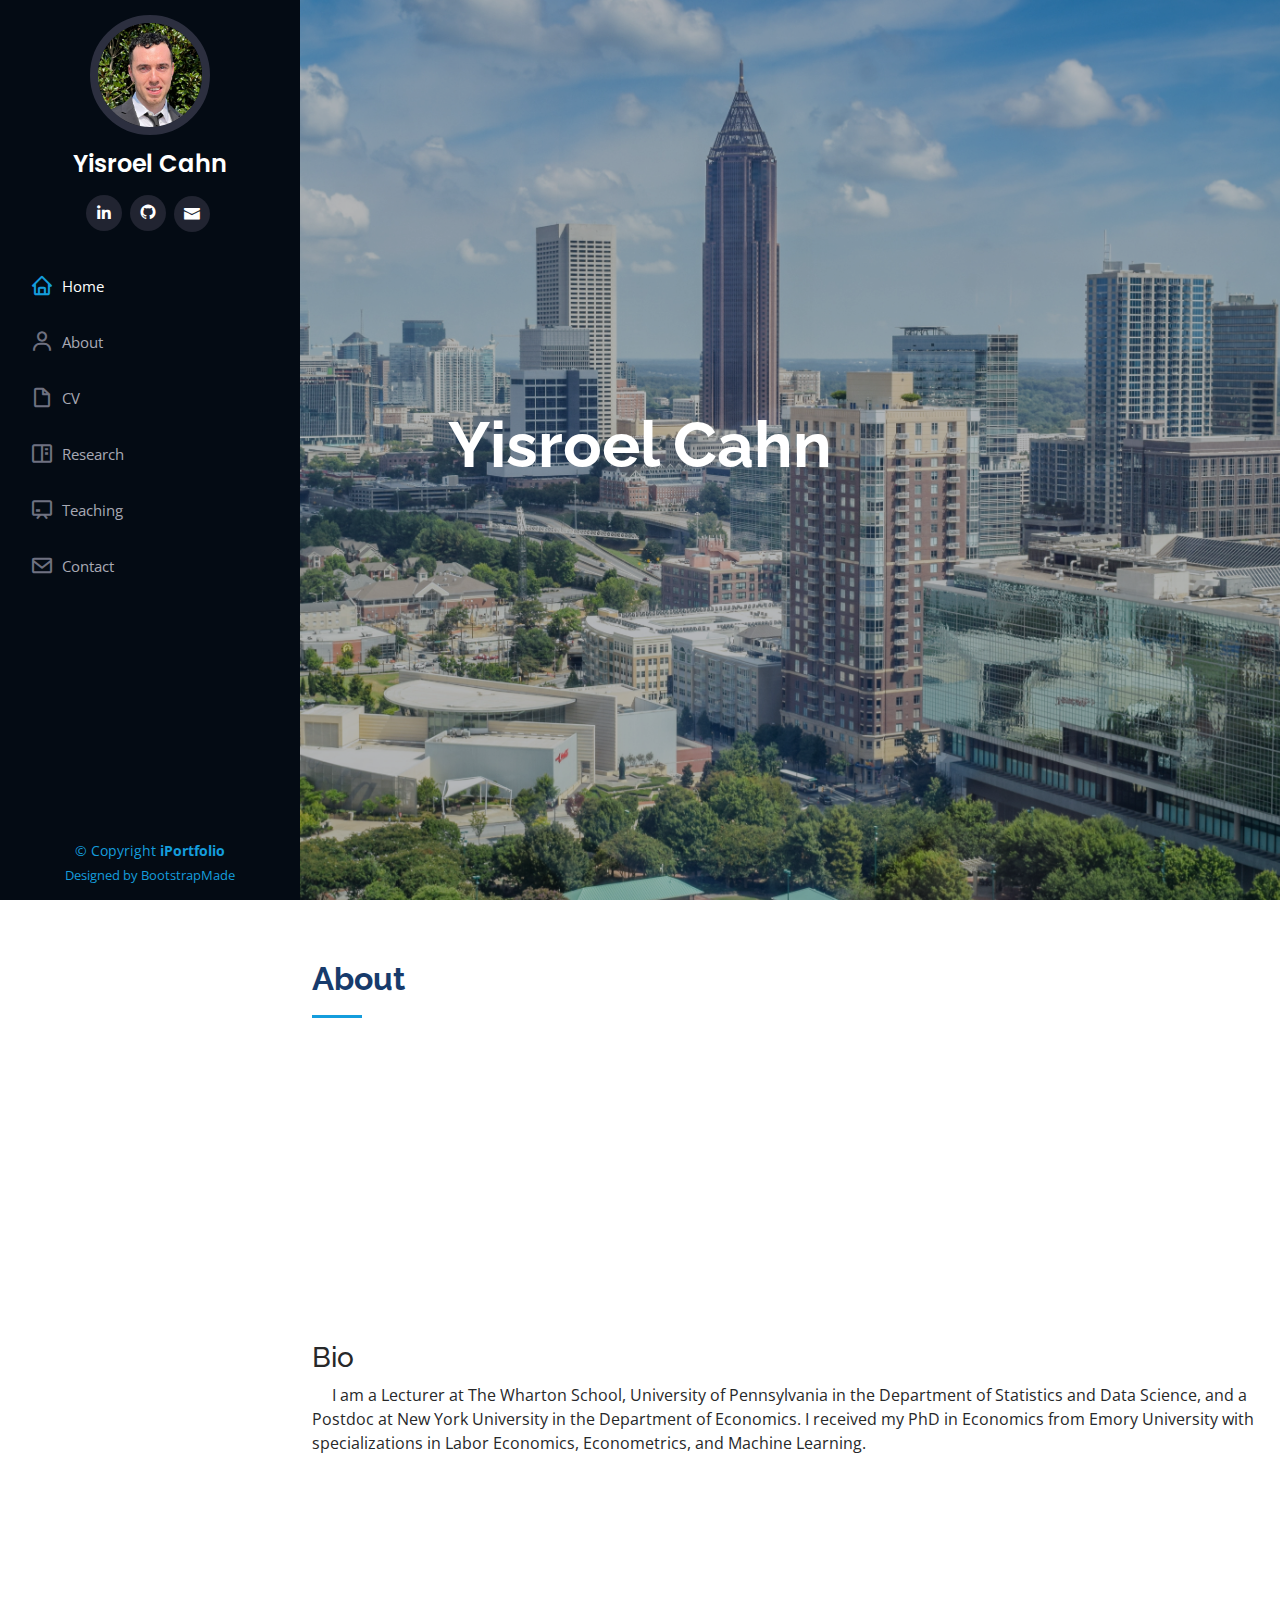
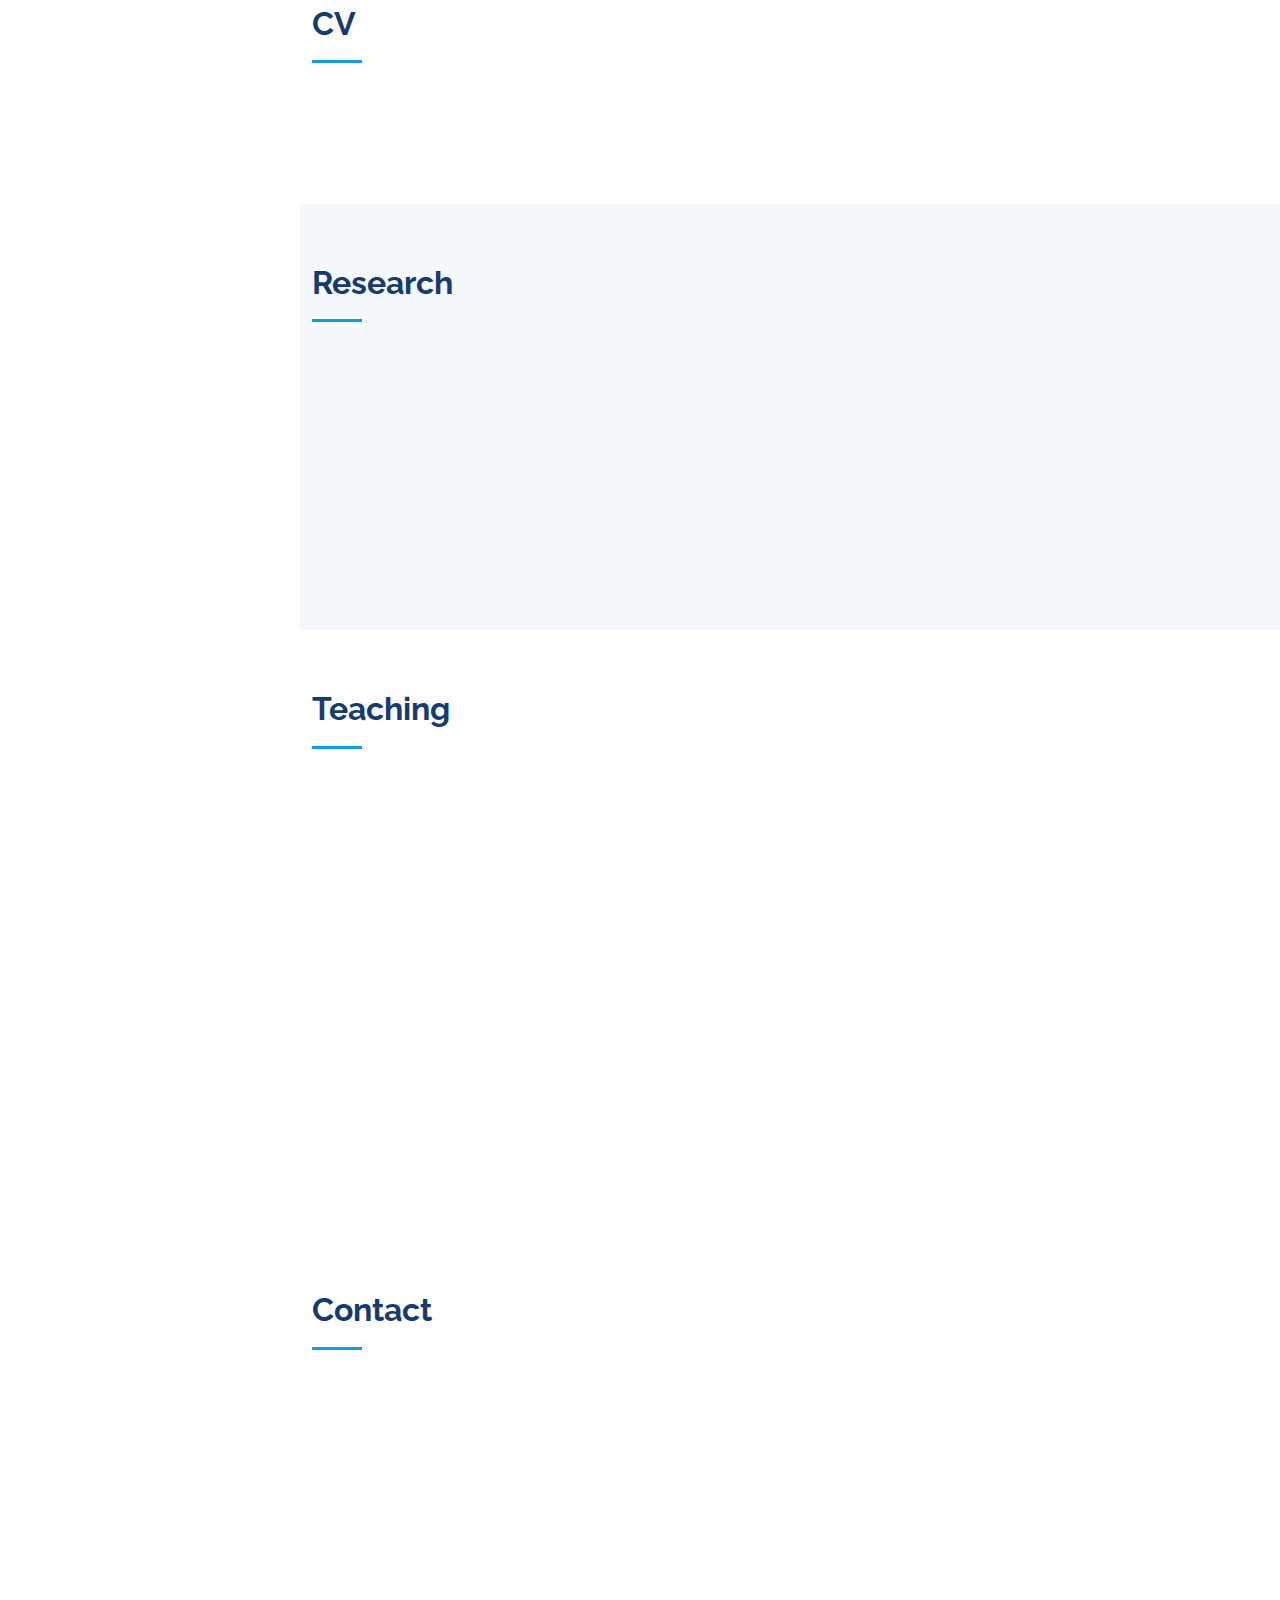
==== index.html @ 7e1e056b "Update index.html" ====
<!DOCTYPE html>
<html lang="en">
  

<head>
  <meta charset="utf-8">
  <meta content="width=device-width, initial-scale=1.0" name="viewport">

  <title>Yisroel Cahn</title>
  <meta content="" name="description">
  <meta content="" name="keywords">

  <!-- Favicons -->
  <link href="assets/img/favicon.ico" rel="icon">
  <link href="assets/img/apple-touch-icon.png" rel="apple-touch-icon">

  <!-- Google Fonts -->
  <link href="https://fonts.googleapis.com/css?family=Open+Sans:300,300i,400,400i,600,600i,700,700i|Raleway:300,300i,400,400i,500,500i,600,600i,700,700i|Poppins:300,300i,400,400i,500,500i,600,600i,700,700i" rel="stylesheet">

  <!-- Vendor CSS Files -->
  <link href="assets/vendor/bootstrap/css/bootstrap.min.css" rel="stylesheet">
  <link href="assets/vendor/icofont/icofont.min.css" rel="stylesheet">
  <link href="assets/vendor/boxicons/css/boxicons.min.css" rel="stylesheet">
  <link href="assets/vendor/venobox/venobox.css" rel="stylesheet">
  <link href="assets/vendor/owl.carousel/assets/owl.carousel.min.css" rel="stylesheet">
  <link href="assets/vendor/aos/aos.css" rel="stylesheet">

  <!-- Template Main CSS File -->
  <link href="assets/css/style.css" rel="stylesheet">

  <!-- =======================================================
  * Template Name: iPortfolio - v2.0.3
  * Template URL: https://bootstrapmade.com/iportfolio-bootstrap-portfolio-websites-template/
  * Author: BootstrapMade.com
  * License: https://bootstrapmade.com/license/
  ======================================================== -->
</head>

  <!-- Default Statcounter code for Personal Website
https://izzy-cahn.github.io/website/ -->
<script type="text/javascript">
var sc_project=12603428; 
var sc_invisible=1; 
var sc_security="aa4c566b"; 
</script>
<script type="text/javascript"
src="https://www.statcounter.com/counter/counter.js" async></script>
<noscript><div class="statcounter"><a title="Web Analytics Made Easy -
StatCounter" href="https://statcounter.com/" target="_blank"><img
class="statcounter" src="https://c.statcounter.com/12603428/0/aa4c566b/1/"
alt="Web Analytics Made Easy - StatCounter"
referrerPolicy="no-referrer-when-downgrade"></a></div></noscript>
<!-- End of Statcounter Code -->
  
  
  
    
<body>

  <!-- ======= Mobile nav toggle button ======= -->
  <button type="button" class="mobile-nav-toggle d-xl-none"><i class="icofont-navigation-menu icofont-2x" style="color:#DDDDDD;"></i></button>

  <!-- ======= Header ======= -->
  <header id="header">
    <div class="d-flex flex-column">

      <div class="profile">
        <img src="assets/img/profile.jpeg" alt="" class="img-fluid rounded-circle">
        <h1 class="text-light"><a href="index.html">Yisroel Cahn</a></h1>
        <div class="social-links mt-3 text-center">
          <a href="https://www.linkedin.com/in/yisroel-cahn-209459b1" class="linkedin"><i class="bx bxl-linkedin"></i></a>
          <a href="https://github.com/Izzy-Cahn" class="github"><i class="bx bxl-github"></i></a>
          <a href="mailto:yisroel.cahn@nyu.edu"><i class="icofont-envelope"></i></a>
        </div>
      </div>

      <nav class="nav-menu">
        <ul>
          <li class="active"><a href="index.html"><i class="bx bx-home"></i> <span>Home</span></a></li>
          <li><a href="#about"><i class="bx bx-user"></i> <span>About</span></a></li>
          <li><a href="#resume"><i class="bx bx-file-blank"></i> <span> CV</span></a></li>
          <li><a href="#research"><i class="bx bx-book-content"></i> Research</a></li>
          <li><a href="#teaching"><i class="bx bx-chalkboard"></i> Teaching</a></li>
          <li><a href="#contact"><i class="bx bx-envelope"></i> Contact</a></li>

        </ul>
      </nav><!-- .nav-menu -->
      
      
      <!-- <button type="button" class="mobile-nav-toggle d-xl-none"><i class="icofont-navigation-menu"></i></button>  -->
      <button type="button" class="mobile-nav-toggle d-xl-none"><i class="icofont-navigation-menu icofont-2x" style="color:#DDDDDD;"></i></button>
      
      
    </div>
  </header><!-- End Header -->

  <!-- ======= Hero Section ======= -->
  <section id="hero" class="d-flex flex-column justify-content-center align-items-center">
    <div class="hero-container" data-aos="fade-in">
      <h1>Yisroel Cahn</h1>
      <!--  <p><span class="typed" data-typed-items="Labor Economist, Econometrician, Data Scientist"></span></p> -->
    </div>
  </section><!-- End Hero -->

  <main id="main">

    <!-- ======= About Section ======= -->
    <section id="about" class="about">
      <div class="container">

        <div class="section-title">
          <h2>About</h2>
          <div class="row">
          <div class="col-lg-4" data-aos="fade-right">
            <img src="assets/img/profile.jpeg" class="img-fluid" alt="">
          </div>
          
      </div>
          <h3>Bio</h3> 
          <p> &emsp; I am a Lecturer at The Wharton School, University of Pennsylvania in the Department of Statistics and Data Science, and a Postdoc at New York University in the Department of Economics. I received my PhD in Economics from Emory University with specializations in Labor Economics, Econometrics, and Machine Learning.</p>
           
            
    </section><!-- End About Section -->

    <!-- ======= Resume Section ======= -->
    <section id="resume" class="resume">
      <div class="container">

        <div class="section-title">
          <h2>CV</h2>
          <div class="col-lg-4 col-md-4 icon-box" data-aos="fade-up" data-aos-delay="200">
          <form>
               PDF: <input type="button" value="Curriculum Vitae" onclick="window.location.href='https://izzy-cahn.github.io/website/documents/Cahn_CV.pdf'" class="btn btn-primary btn-sm"> 
           </form>
          </div> 
        </div>
        
        
        
        
        

  <!-- =======================================================        
        
        <div class="row">
          <div class="col-lg-6" data-aos="fade-up">
            <h3 class="resume-title">Contact</h3>
            <div class="resume-item pb-0">
              <h4>Yisroel Cahn</h4>
              <ul>
                <li>19 West 4th Street, New York, NY 10012</li>
                <li>(443) 204-6202</li>
                <li>yisroel.cahn@nyu.edu</li>
              </ul>
            </div>
            
            <h3 class="resume-title">Work History</h3>
            <div class="resume-item">
              <h4>Postdoctoral Lecturer</h4>
              <h5>Summer 2022 - Present </h5>
              <p><em>New York University, New York, NY</em></p>
            </div>

            <h3 class="resume-title">Education</h3>
            <div class="resume-item">
              <h4>Ph.D Economics</h4>
              <h5>Fall 2017 - Spring 2022 </h5>
              <p><em>Emory University, Atlanta, GA</em></p>
            </div>
            <div class="resume-item">
              <h4>MA Economics</h4>
              <h5>Fall 2017 - Fall 2020</h5>
              <p><em>Emory University, Atlanta, GA</em></p>
            </div>
            <div class="resume-item">
              <h4>BS Mathematics, BA Economics, &amp; Statistics Minor</h4>
              <h5>Fall 2013 - Fall 2016</h5>
              <p><em>University of Maryland, Baltimore County, Catonsville, MD</em></p>
            </div>
            <h3 class="resume-title">Research Interests</h3>
            <div class="resume-item">
              <ul>
                <li>Labor Economics </li>
                <li>Econometrics </li>
                <li>Machine Learning </li>
              </ul>
            </div>
          <h3 class="resume-title">Research</h3>
              <div class="resume-item">
              <h4>Job Market Paper</h4>
              <ul>
                <li>"Estimating Jointly Determined Outcomes:  How Minimum Wage affects Wages and Hours Worked"</li>
              </ul>
              </div>
              <div class="resume-item">
              <h4>Work in Progress</h4>
              <ul>
                <li>“On Measures of Inequality and Distribution of Outcomes”(with Esfandiar Maasoumi)</li>
                <p> <b> Revise &amp; Resubmit: Journal of Economic Literature </b> </p>
                <li>"Who Needs Help: Off-the-shelf Machine Learning Methods to Predict Income Mobility" (with Esfandiar
Maasoumi)</li>
                <li>"Prediction Error Decomposition with Structural Models"</li>
              </ul>
            </div>
            
            <h3 class="resume-title">Skills</h3>
            <div class="resume-item">
              <h4>Programming Languages and Frameworks</h4>
              <ul>
                <li>C++, Python, Julia, R, Stata/Mata, Matlab, SQL, Maple, LaTeX, Git/Github </li>
              </ul>
            </div>
            
            
 
          </div>
          
          
          
          <div class="col-lg-6" data-aos="fade-up" data-aos-delay="100">
            
              <h3 class="resume-title">Conferences</h3>
            
              <div class="resume-item">
              <h4>Presented</h4>
              <ul>
                <li>"Estimating Jointly Determined Outcomes: How Minimum Wage affects Wages and Hours Worked"</li>
                <ul>
                <li>Society of Labor Economists annual conference</li>
              </ul>
                <h5>May 2021</h5>
                <ul>
                <li>Summer School on Socioeconomic Inequality poster session</li>
              </ul>
                <h5>June 2021</h5>
              
                <ul>
                <li>Asian Meeting of the Econometric Society,</li>
              </ul>
                <h5>June 2022</h5>
              </ul>
              </ul>
              </div> 
            

            
            
            <h3 class="resume-title">Academic Experience</h3>
            <div class="resume-item">
              <h4>Emory University</h4>
              <ul>
                <li><em>Research Assistant</em>
                <ul>
                <li>Caroline Fohlin  </li>
                  <h5>Fall 2018</h5>
                <li>Evan Saltzman</li>
                  <h5>Spring 2020</h5>
                </ul>
                </li>
                <li><em>Teaching Assistant</em>
                <ul>
                <li>Econ 101: Principles of Microeconomics </li>
                  <h5>Fall 2019</h5>
                <li>Econ 220: Probability and Statistics for Economists </li>
                  <h5>Spring 2019</h5>
                <li>Econ 320: Econometrics </li>
                  <h5>Spring 2021</h5>
                </ul>
                </li>
                <li><em>Lecturer</em>
                <ul>
                <li>Econ 101: Principles of Microeconomics </li>
                  <h5>Summer 2020</h5>
                <li>Econ 101: Principles of Microeconomics </li>
                  <h5>Fall 2020</h5>
                <li>Econ 101: Principles of Microeconomics</li>
                  <h5>Fall 2021</h5>
                </ul>
                
                </div>
                <div class="resume-item">  
                <h4>New York University</h4>
                <li><em>Lecturer</em>
                <ul>
                <li>Econ UA2: Introduction to Microeconomics </li>
                  <h5>Summer 2022</h5>
                </ul>
                </li>
               </ul>
              
              </div>
              
              <h3 class="resume-title">Awards and Honors</h3>
            <div class="resume-item">
              <h4>Honors College Scholar</h4>
              <ul>
                <li>University of Maryland, Baltimore County </li>
              </ul>
              <h4>Laney Graduate School Full Scholarship</h4>
              <ul>
                <li>Emory University </li>
              </ul>
            </div>
            
======================================================== --> 
             


          </div>
        </div>

      </div>
    </section><!-- End Resume Section -->

    <!-- ======= Research Section ======= -->
    <section id="research" class="research section-bg">
      <div class="container">

        <div class="section-title">
          <h2>Research</h2>
        </div>
        
        
          
        

        <div class="row" data-aos="fade-up">
          <form>
               <input type="button" value="Reseach Statement" onclick="window.location.href='https://izzy-cahn.github.io/website/documents/Research_Statement.pdf'" class="btn btn-primary btn-sm"> 
          </form>
        </div>
          <div class="row" data-aos="fade-up">
          <div class="col-lg-12 d-flex justify-content-left">
            <ul id="research-flters">
              <li data-filter="*" class="filter-active">"Estimating Jointly Determined Outcomes:  How Minimum Wage affects Wages and Hours Worked" (Job Market Paper)</li>
              <div class="w2-show-inline-block">
                <div class="w2-bar">
                  <button class="btn btn-secondary btn-sm" onclick="window.location.href='https://izzy-cahn.github.io/website/documents/The_Minimum_Wage_Puzzle.pdf'">PDF</button>
                </div>
                
                <!-- <div class="w2-bar">
                  <button class="btn btn-primary btn-sm" onclick="window.location.href='http://www.wherever.com'">PDF</button>
                  <button class="btn btn-secondary btn-sm" onclick="window.location.href='http://www.wherever.com'">Code</button>
                </div> -->
                </div>
              <!-- <br>
              <iframe width="560" height="315" src="https://www.youtube.com/embed/3cYBfuphkuE" title="YouTube video player" frameborder="0" allow="accelerometer; autoplay; clipboard-write; encrypted-media; gyroscope; picture-in-picture" allowfullscreen></iframe> -->
              <li data-filter=".filter-card">"On Measures of Inequality and Distribution of Outcomes” (with Esfandiar Maasoumi)</li>
                <b> Revise &amp; Resubmit: Journal of Economic Literature </b>
              <li data-filter=".filter-app">"Who Needs Help: Off-the-shelf Machine Learning Methods to Predict Income Mobility" (with Esfandiar
Maasoumi)</li>
              <li data-filter=".filter-card">"Prediction Error Decomposition with Structural Models"</li>
            </ul>
          </div>
        </div>

        <div class="row research-container" data-aos="fade-up" data-aos-delay="100">

        </div>

      </div>
    </section><!-- End Research Section -->

    <!-- ======= Teaching Section ======= -->
    <section id="teaching" class="teaching">
      <div class="container">

        <div class="section-title">
          <h2>Teaching</h2>
        </div>

        <div class="row">  
          
          
         
          
          <div class="col-lg-4 col-md-4 icon-box" data-aos="fade-up" data-aos-delay="100">
            <div class="icon"><i class="icofont-chart-bar-graph icofont-2x"></i></div>
            <h4 class="title"><a href="">Course Evaluations</a></h4>
            <form>
                  <input type="button" value="Summer 2020" onclick="window.location.href='https://izzy-cahn.github.io/website/documents/ECON-101-1PrinciplesOfMicroeconomics-Summer2020_YisroelCahn.pdf'" class="btn btn-primary btn-sm"> (8.02/9)
              </form>
            <form>
                  <input type="button" value="Fall 2020" onclick="window.location.href='https://izzy-cahn.github.io/website/documents/ECON-101-5PrinciplesOfMicroeconomics-Fall2020_YisroelCahn.pdf'" class="btn btn-secondary btn-sm"> (8.03/9)
              </form>
            <form>
                  <input type="button" value="Fall 2021 " onclick="window.location.href='https://izzy-cahn.github.io/website/documents/ECON-101-5PrinciplesOfMicroeconomics-Fall2021_YisroelCahn.pdf'" class="btn btn-light  btn-sm"> (7.91/9)
              </form>
            <form>
                  <input type="button" value="Summer 2022 " onclick="window.location.href='https://m.albert.nyu.edu/app/student/nyuCrseEval/crseEval/1226/2320/CAS/10'" class="btn btn-primary  btn-sm"> (4.8/5)
              </form>
            <p> </p>
          </div>
          
          <div class="col-lg-4 col-md-4 icon-box" data-aos="fade-up" data-aos-delay="100">
            <div class="icon"><i class="icofont-teacher icofont-2x"></i></div>
            <h4 class="title"><a href="">Teaching Statement</a></h4>
            <form>
                  <input type="button" value="Teaching Statement" onclick="window.location.href='https://izzy-cahn.github.io/website/documents/Teaching_Statement.pdf'" class="btn btn-primary btn-sm"> 
              </form>
          </div>
          
          
          <div class="col-lg-4 col-md-4 icon-box" data-aos="fade-up" data-aos-delay="200">
            <div class="icon"><i class="icofont-clip-board icofont-2x"></i></div>
            <h4 class="title"><a href="">Syllabus</a></h4>
            <form>
                  <input type="button" value="Intro. to Microeconomics" onclick="window.location.href='https://izzy-cahn.github.io/website/documents/ECON_UA2_Syllabus_Fall_2022.pdf'" class="btn btn-primary btn-sm"> 
             </form>
          </div>
          <div class="col-lg-4 col-md-4 icon-box" data-aos="fade-up" data-aos-delay="200">
            <div class="icon"><i class="icofont-mathematical icofont-2x"></i></div>
            <h4 class="title"><a href="">Project</a></h4>
             <form>
                  <input type="button" value="Project" onclick="window.location.href='https://izzy-cahn.github.io/website/documents/Econ_101___Project.pdf'" class="btn btn-primary btn-sm"> 
            </form>
          </div>
        
          
          <div class="col-lg-4 col-md-4 icon-box" data-aos="fade-up" data-aos-delay="100">
            <div class="icon"><i class="icofont-presentation icofont-2x"></i></div>
            <h4 class="title"><a href="">Lecture Slides</a></h4>
            <form>
                  <input type="button" value="Consumer Suplus" onclick="window.location.href='https://izzy-cahn.github.io/website/documents/Consumer_Surplus.pdf'" class="btn btn-primary btn-sm"> 
              </form>
            <form>
                  <input type="button" value="Production and Costs" onclick="window.location.href='https://izzy-cahn.github.io/website/documents/Production_and_Cost.pdf'" class="btn btn-secondary btn-sm"> 
              </form>
            <form>
                  <input type="button" value="Antitrust Case Study" onclick="window.location.href='https://izzy-cahn.github.io/website/documents/Coke_and_Dr_Pepper.pdf'" class="btn btn-light btn-sm"> 
              </form>
          </div>
        
        
        <div class="col-lg-4 col-md-4 icon-box" data-aos="fade-up" data-aos-delay="100">
            <div class="icon"><i class="icofont-law-scales icofont-2x"></i></div>
            <h4 class="title"><a href="">Diversity Statement</a></h4>
            <form>
                  <input type="button" value="Diversity Statement" onclick="window.location.href='https://izzy-cahn.github.io/website/documents/Diversity_Statement.pdf'" class="btn btn-primary btn-sm"> 
              </form>
          </div>
          
      </div>
      </div>
    </section><!-- End Teaching Section -->
      
      
      
      
      
      

      
      
      
      
      
      
      

    <!-- ======= Contact Section ======= -->
    <section id="contact" class="contact">
      <div class="container">

        <div class="section-title">
          <h2>Contact</h2>
        </div>

        <div class="row" data-aos="fade-in">

          <div class="col-lg-12 d-flex align-items-stretch">
            <div class="info">
              <div class="address">
                <a href="https://www.google.com/maps/place/Rich+Building,+Emory+University/@33.7896129,-84.3233089,15z/data=!4m2!3m1!1s0x0:0x1b2c09cb898b0bb1?sa=X&ved=2ahUKEwjRy6ao8qnyAhWPKVkFHZFlDGsQ_BIwDnoECEMQBQ"><i class="icofont-google-map"></i>
                <h4>Location:</h4>
                <p>19 West 4th Street, New York, NY 10012</p>
              </div>

              <div class="email">
                <a href="mailto:yisroel.cahn@nyu.edu"><i class="icofont-envelope"></i>
                <h4>Email:</h4>
                <p>yisroel.cahn@nyu.edu</p>
              </div>

              <div class="phone">
                <a href="tel:443-204-6202"><i class="icofont-phone"></i>
                <h4>Call:</h4>
                <p>(443) 204-6202</p>
              </div>

        </div>

      </div>
    </section><!-- End Contact Section -->

  </main><!-- End #main -->

  <!-- ======= Footer ======= -->
  <footer id="footer">
    <div class="container">
      <div class="copyright">
        &copy; Copyright <strong><span>iPortfolio</span></strong>
      </div>
      <div class="credits">
        <!-- All the links in the footer should remain intact. -->
        <!-- You can delete the links only if you purchased the pro version. -->
        <!-- Licensing information: https://bootstrapmade.com/license/ -->
        <!-- Purchase the pro version with working PHP/AJAX contact form: https://bootstrapmade.com/iportfolio-bootstrap-portfolio-websites-template/ -->
        Designed by <a href="https://bootstrapmade.com/">BootstrapMade</a>
      </div>
    </div>
  </footer><!-- End  Footer -->

  <a href="#" class="back-to-top"><i class="icofont-simple-up"></i></a>

  <!-- Vendor JS Files -->
  <script src="assets/vendor/jquery/jquery.min.js"></script>
  <script src="assets/vendor/bootstrap/js/bootstrap.bundle.min.js"></script>
  <script src="assets/vendor/jquery.easing/jquery.easing.min.js"></script>
  <script src="assets/vendor/php-email-form/validate.js"></script>
  <script src="assets/vendor/waypoints/jquery.waypoints.min.js"></script>
  <script src="assets/vendor/counterup/counterup.min.js"></script>
  <script src="assets/vendor/isotope-layout/isotope.pkgd.min.js"></script>
  <script src="assets/vendor/venobox/venobox.min.js"></script>
  <script src="assets/vendor/owl.carousel/owl.carousel.min.js"></script>
  <script src="assets/vendor/typed.js/typed.min.js"></script>
  <script src="assets/vendor/aos/aos.js"></script>

  <!-- Template Main JS File -->
  <script src="assets/js/main.js"></script>

</body>

</html>
---- assets/vendor/venobox/venobox.css ----
/* ------ venobox.css --------*/
.vbox-overlay *, .vbox-overlay *:before, .vbox-overlay *:after{
    -webkit-backface-visibility: hidden;
    -webkit-box-sizing:border-box;
    -moz-box-sizing:border-box;
    box-sizing:border-box;
}
.vbox-overlay * { 
    -webkit-backface-visibility: visible;
    backface-visibility: visible;
}
.vbox-overlay{
    display: -webkit-flex;
    display: flex;
    -webkit-flex-direction: column;
    flex-direction: column;
    -webkit-justify-content: center;
    justify-content: center;
    -webkit-align-items: center;
    align-items: center;
    position: fixed;
    left: 0;
    top: 0;
    bottom: 0;
    right: 0;
    z-index: 999999;
}

/* ----- navigation ----- */
.vbox-title{
    width: 100%;
    height: 40px;
    float: left;
    text-align: center;
    line-height: 28px;
    font-size: 12px;
    padding: 6px 50px;
    overflow: hidden;
    position: fixed;
    display: none;
    left: 0;
    z-index: 89;
}
.vbox-close{
    cursor: pointer;
    position: fixed;
    top: -1px;
    right: 0;
    width: 50px;
    height: 40px;
    padding: 6px;
    display: block;
    background-position:10px center;
    overflow: hidden;
    font-size: 24px;
    line-height: 1;
    text-align: center;
    z-index: 99;
}
.vbox-left{
    cursor: pointer;
    position: fixed;
    left: 0;
    height: 40px;
    overflow: hidden;
    line-height: 28px;
    font-size: 12px;
    z-index: 99;
    display: flex;
    align-items:center;
}
.vbox-num{
    display: inline-block;
    margin: 6px 0 6px 15px;
}
/* ----- Social share ----- */
.vbox-share{
    line-height: 28px;
    font-size: 12px;
    overflow: hidden;
    position: fixed;
    left: 0;
    z-index: 98;
    display: flex;
    align-items:center;
    justify-content: center;
    width: 100%;
    text-align: center;
}
.vbox-share svg{
    max-height: 28px;
    width: 28px;
    z-index: 10;
    margin-left: 12px;
    margin-top: 6px;
    margin-bottom: 6px;
    vertical-align: middle;
}


/* ----- navigation ARROWS ----- */
.vbox-next, .vbox-prev{
    position: fixed;
    top: 50%;
    margin-top: -15px;
    overflow: hidden;
    cursor: pointer;
    display: block;
    width: 45px;
    height: 45px;
    z-index: 99;
}
.vbox-next span, .vbox-prev span{
    position: relative;
    width: 20px;
    height: 20px;
    border: 2px solid transparent;
    border-top-color: #B6B6B6;
    border-right-color: #B6B6B6;
    text-indent: -100px;
    position: absolute;
    top: 8px;
    display: block;
}
.vbox-prev{
    left: 15px;
}
.vbox-next{
    right: 15px;
}
.vbox-prev span{
    left: 10px;
    -ms-transform: rotate(-135deg);
    -webkit-transform: rotate(-135deg);
    transform: rotate(-135deg);
}
.vbox-next span{
    -ms-transform: rotate(45deg);
    -webkit-transform: rotate(45deg);
    transform: rotate(45deg);
    right: 10px;
}
/* ------- inline window ------ */
.vbox-inline{
    width: 420px;
    height: 315px;
    height: 70vh;
    padding: 10px;
    background: #fff;
    margin: 0 auto;
    overflow: auto;
    text-align: left;
}
/* ------- Video & iFrames window ------ */
.venoframe{
    max-width: 100%;
    width: 100%;
    border: none;
    width: 100%;
    height: 260px;
    height: 70vh;
}
.venoframe.vbvid{
    height: 260px;
}
@media (min-width: 768px) {
    .venoframe, .vbox-inline{
        width: 90%;
        height: 360px;
        height: 70vh;
    }
    .venoframe.vbvid{
        width: 640px;
        height: 360px;
    }
}
@media (min-width: 992px) {
    .venoframe, .vbox-inline{
        max-width: 1200px;
        width: 80%;
        height: 540px;
        height: 70vh;
    }
    .venoframe.vbvid{
        width: 960px;
        height: 540px;
    }
}
/* 
Please do NOT edit this part! 
or at least read this note: http://i.imgur.com/7C0ws9e.gif
*/
.vbox-open{
    overflow: hidden;
}
.vbox-container{
    position: absolute;
    left: 0;
    right: 0;
    top: 0;
    bottom: 0;
    overflow-x: hidden;
    overflow-y: scroll;
    overflow-scrolling: touch;
    -webkit-overflow-scrolling: touch;
    z-index: 20;
    max-height: 100%;

}

.vbox-content{
    text-align: center;
    float: left;
    width: 100%;
    position: relative;
    overflow: hidden;
    padding: 20px 4%;
}
.vbox-container img{
    max-width: 100%;
    height: auto;
}
.vbox-figlio{
    box-shadow: 0 0 12px rgba(0,0,0,0.19), 0 6px 6px rgba(0,0,0,0.23);
    max-width: 100%;
    text-align: initial;
}
img.vbox-figlio{
    -webkit-user-select: none;
-khtml-user-select: none;
-moz-user-select: none;
-o-user-select: none;
user-select: none;
}
.vbox-content.swipe-left{
    margin-left: -200px !important;
}
.vbox-content.swipe-right{
    margin-left: 200px !important;
}
.vbox-animated{
    webkit-transition: margin 300ms ease-out;
    transition: margin 300ms ease-out;
}

/* ---------- preloader ----------
 * SPINKIT 
 * http://tobiasahlin.com/spinkit/
-------------------------------- */
.sk-double-bounce,.sk-rotating-plane{width:40px;height:40px;margin:40px auto}.sk-rotating-plane{background-color:#333;-webkit-animation:sk-rotatePlane 1.2s infinite ease-in-out;animation:sk-rotatePlane 1.2s infinite ease-in-out}@-webkit-keyframes sk-rotatePlane{0%{-webkit-transform:perspective(120px) rotateX(0) rotateY(0);transform:perspective(120px) rotateX(0) rotateY(0)}50%{-webkit-transform:perspective(120px) rotateX(-180.1deg) rotateY(0);transform:perspective(120px) rotateX(-180.1deg) rotateY(0)}100%{-webkit-transform:perspective(120px) rotateX(-180deg) rotateY(-179.9deg);transform:perspective(120px) rotateX(-180deg) rotateY(-179.9deg)}}@keyframes sk-rotatePlane{0%{-webkit-transform:perspective(120px) rotateX(0) rotateY(0);transform:perspective(120px) rotateX(0) rotateY(0)}50%{-webkit-transform:perspective(120px) rotateX(-180.1deg) rotateY(0);transform:perspective(120px) rotateX(-180.1deg) rotateY(0)}100%{-webkit-transform:perspective(120px) rotateX(-180deg) rotateY(-179.9deg);transform:perspective(120px) rotateX(-180deg) rotateY(-179.9deg)}}.sk-double-bounce{position:relative}.sk-double-bounce .sk-child{width:100%;height:100%;border-radius:50%;background-color:#333;opacity:.6;position:absolute;top:0;left:0;-webkit-animation:sk-doubleBounce 2s infinite ease-in-out;animation:sk-doubleBounce 2s infinite ease-in-out}.sk-chasing-dots .sk-child,.sk-spinner-pulse,.sk-three-bounce .sk-child{background-color:#333;border-radius:100%}.sk-double-bounce .sk-double-bounce2{-webkit-animation-delay:-1s;animation-delay:-1s}@-webkit-keyframes sk-doubleBounce{0%,100%{-webkit-transform:scale(0);transform:scale(0)}50%{-webkit-transform:scale(1);transform:scale(1)}}@keyframes sk-doubleBounce{0%,100%{-webkit-transform:scale(0);transform:scale(0)}50%{-webkit-transform:scale(1);transform:scale(1)}}.sk-wave{margin:40px auto;width:50px;height:40px;text-align:center;font-size:10px}.sk-wave .sk-rect{background-color:#333;height:100%;width:6px;display:inline-block;-webkit-animation:sk-waveStretchDelay 1.2s infinite ease-in-out;animation:sk-waveStretchDelay 1.2s infinite ease-in-out}.sk-wave .sk-rect1{-webkit-animation-delay:-1.2s;animation-delay:-1.2s}.sk-wave .sk-rect2{-webkit-animation-delay:-1.1s;animation-delay:-1.1s}.sk-wave .sk-rect3{-webkit-animation-delay:-1s;animation-delay:-1s}.sk-wave .sk-rect4{-webkit-animation-delay:-.9s;animation-delay:-.9s}.sk-wave .sk-rect5{-webkit-animation-delay:-.8s;animation-delay:-.8s}@-webkit-keyframes sk-waveStretchDelay{0%,100%,40%{-webkit-transform:scaleY(.4);transform:scaleY(.4)}20%{-webkit-transform:scaleY(1);transform:scaleY(1)}}@keyframes sk-waveStretchDelay{0%,100%,40%{-webkit-transform:scaleY(.4);transform:scaleY(.4)}20%{-webkit-transform:scaleY(1);transform:scaleY(1)}}.sk-wandering-cubes{margin:40px auto;width:40px;height:40px;position:relative}.sk-wandering-cubes .sk-cube{background-color:#333;width:10px;height:10px;position:absolute;top:0;left:0;-webkit-animation:sk-wanderingCube 1.8s ease-in-out -1.8s infinite both;animation:sk-wanderingCube 1.8s ease-in-out -1.8s infinite both}.sk-chasing-dots,.sk-spinner-pulse{width:40px;height:40px;margin:40px auto}.sk-wandering-cubes .sk-cube2{-webkit-animation-delay:-.9s;animation-delay:-.9s}@-webkit-keyframes sk-wanderingCube{0%{-webkit-transform:rotate(0);transform:rotate(0)}25%{-webkit-transform:translateX(30px) rotate(-90deg) scale(.5);transform:translateX(30px) rotate(-90deg) scale(.5)}50%{-webkit-transform:translateX(30px) translateY(30px) rotate(-179deg);transform:translateX(30px) translateY(30px) rotate(-179deg)}50.1%{-webkit-transform:translateX(30px) translateY(30px) rotate(-180deg);transform:translateX(30px) translateY(30px) rotate(-180deg)}75%{-webkit-transform:translateX(0) translateY(30px) rotate(-270deg) scale(.5);transform:translateX(0) translateY(30px) rotate(-270deg) scale(.5)}100%{-webkit-transform:rotate(-360deg);transform:rotate(-360deg)}}@keyframes sk-wanderingCube{0%{-webkit-transform:rotate(0);transform:rotate(0)}25%{-webkit-transform:translateX(30px) rotate(-90deg) scale(.5);transform:translateX(30px) rotate(-90deg) scale(.5)}50%{-webkit-transform:translateX(30px) translateY(30px) rotate(-179deg);transform:translateX(30px) translateY(30px) rotate(-179deg)}50.1%{-webkit-transform:translateX(30px) translateY(30px) rotate(-180deg);transform:translateX(30px) translateY(30px) rotate(-180deg)}75%{-webkit-transform:translateX(0) translateY(30px) rotate(-270deg) scale(.5);transform:translateX(0) translateY(30px) rotate(-270deg) scale(.5)}100%{-webkit-transform:rotate(-360deg);transform:rotate(-360deg)}}.sk-spinner-pulse{-webkit-animation:sk-pulseScaleOut 1s infinite ease-in-out;animation:sk-pulseScaleOut 1s infinite ease-in-out}@-webkit-keyframes sk-pulseScaleOut{0%{-webkit-transform:scale(0);transform:scale(0)}100%{-webkit-transform:scale(1);transform:scale(1);opacity:0}}@keyframes sk-pulseScaleOut{0%{-webkit-transform:scale(0);transform:scale(0)}100%{-webkit-transform:scale(1);transform:scale(1);opacity:0}}.sk-chasing-dots{position:relative;text-align:center;-webkit-animation:sk-chasingDotsRotate 2s infinite linear;animation:sk-chasingDotsRotate 2s infinite linear}.sk-chasing-dots .sk-child{width:60%;height:60%;display:inline-block;position:absolute;top:0;-webkit-animation:sk-chasingDotsBounce 2s infinite ease-in-out;animation:sk-chasingDotsBounce 2s infinite ease-in-out}.sk-chasing-dots .sk-dot2{top:auto;bottom:0;-webkit-animation-delay:-1s;animation-delay:-1s}@-webkit-keyframes sk-chasingDotsRotate{100%{-webkit-transform:rotate(360deg);transform:rotate(360deg)}}@keyframes sk-chasingDotsRotate{100%{-webkit-transform:rotate(360deg);transform:rotate(360deg)}}@-webkit-keyframes sk-chasingDotsBounce{0%,100%{-webkit-transform:scale(0);transform:scale(0)}50%{-webkit-transform:scale(1);transform:scale(1)}}@keyframes sk-chasingDotsBounce{0%,100%{-webkit-transform:scale(0);transform:scale(0)}50%{-webkit-transform:scale(1);transform:scale(1)}}.sk-three-bounce{margin:40px auto;width:80px;text-align:center}.sk-three-bounce .sk-child{width:20px;height:20px;display:inline-block;-webkit-animation:sk-three-bounce 1.4s ease-in-out 0s infinite both;animation:sk-three-bounce 1.4s ease-in-out 0s infinite both}.sk-circle .sk-child:before,.sk-fading-circle .sk-circle:before{display:block;border-radius:100%;content:'';background-color:#333}.sk-three-bounce .sk-bounce1{-webkit-animation-delay:-.32s;animation-delay:-.32s}.sk-three-bounce .sk-bounce2{-webkit-animation-delay:-.16s;animation-delay:-.16s}@-webkit-keyframes sk-three-bounce{0%,100%,80%{-webkit-transform:scale(0);transform:scale(0)}40%{-webkit-transform:scale(1);transform:scale(1)}}@keyframes sk-three-bounce{0%,100%,80%{-webkit-transform:scale(0);transform:scale(0)}40%{-webkit-transform:scale(1);transform:scale(1)}}.sk-circle{margin:40px auto;width:40px;height:40px;position:relative}.sk-circle .sk-child{width:100%;height:100%;position:absolute;left:0;top:0}.sk-circle .sk-child:before{margin:0 auto;width:15%;height:15%;-webkit-animation:sk-circleBounceDelay 1.2s infinite ease-in-out both;animation:sk-circleBounceDelay 1.2s infinite ease-in-out both}.sk-circle .sk-circle2{-webkit-transform:rotate(30deg);-ms-transform:rotate(30deg);transform:rotate(30deg)}.sk-circle .sk-circle3{-webkit-transform:rotate(60deg);-ms-transform:rotate(60deg);transform:rotate(60deg)}.sk-circle .sk-circle4{-webkit-transform:rotate(90deg);-ms-transform:rotate(90deg);transform:rotate(90deg)}.sk-circle .sk-circle5{-webkit-transform:rotate(120deg);-ms-transform:rotate(120deg);transform:rotate(120deg)}.sk-circle .sk-circle6{-webkit-transform:rotate(150deg);-ms-transform:rotate(150deg);transform:rotate(150deg)}.sk-circle .sk-circle7{-webkit-transform:rotate(180deg);-ms-transform:rotate(180deg);transform:rotate(180deg)}.sk-circle .sk-circle8{-webkit-transform:rotate(210deg);-ms-transform:rotate(210deg);transform:rotate(210deg)}.sk-circle .sk-circle9{-webkit-transform:rotate(240deg);-ms-transform:rotate(240deg);transform:rotate(240deg)}.sk-circle .sk-circle10{-webkit-transform:rotate(270deg);-ms-transform:rotate(270deg);transform:rotate(270deg)}.sk-circle .sk-circle11{-webkit-transform:rotate(300deg);-ms-transform:rotate(300deg);transform:rotate(300deg)}.sk-circle .sk-circle12{-webkit-transform:rotate(330deg);-ms-transform:rotate(330deg);transform:rotate(330deg)}.sk-circle .sk-circle2:before{-webkit-animation-delay:-1.1s;animation-delay:-1.1s}.sk-circle .sk-circle3:before{-webkit-animation-delay:-1s;animation-delay:-1s}.sk-circle .sk-circle4:before{-webkit-animation-delay:-.9s;animation-delay:-.9s}.sk-circle .sk-circle5:before{-webkit-animation-delay:-.8s;animation-delay:-.8s}.sk-circle .sk-circle6:before{-webkit-animation-delay:-.7s;animation-delay:-.7s}.sk-circle .sk-circle7:before{-webkit-animation-delay:-.6s;animation-delay:-.6s}.sk-circle .sk-circle8:before{-webkit-animation-delay:-.5s;animation-delay:-.5s}.sk-circle .sk-circle9:before{-webkit-animation-delay:-.4s;animation-delay:-.4s}.sk-circle .sk-circle10:before{-webkit-animation-delay:-.3s;animation-delay:-.3s}.sk-circle .sk-circle11:before{-webkit-animation-delay:-.2s;animation-delay:-.2s}.sk-circle .sk-circle12:before{-webkit-animation-delay:-.1s;animation-delay:-.1s}@-webkit-keyframes sk-circleBounceDelay{0%,100%,80%{-webkit-transform:scale(0);transform:scale(0)}40%{-webkit-transform:scale(1);transform:scale(1)}}@keyframes sk-circleBounceDelay{0%,100%,80%{-webkit-transform:scale(0);transform:scale(0)}40%{-webkit-transform:scale(1);transform:scale(1)}}.sk-cube-grid{width:40px;height:40px;margin:40px auto}.sk-cube-grid .sk-cube{width:33.33%;height:33.33%;background-color:#333;float:left;-webkit-animation:sk-cubeGridScaleDelay 1.3s infinite ease-in-out;animation:sk-cubeGridScaleDelay 1.3s infinite ease-in-out}.sk-cube-grid .sk-cube1{-webkit-animation-delay:.2s;animation-delay:.2s}.sk-cube-grid .sk-cube2{-webkit-animation-delay:.3s;animation-delay:.3s}.sk-cube-grid .sk-cube3{-webkit-animation-delay:.4s;animation-delay:.4s}.sk-cube-grid .sk-cube4{-webkit-animation-delay:.1s;animation-delay:.1s}.sk-cube-grid .sk-cube5{-webkit-animation-delay:.2s;animation-delay:.2s}.sk-cube-grid .sk-cube6{-webkit-animation-delay:.3s;animation-delay:.3s}.sk-cube-grid .sk-cube7{-webkit-animation-delay:0ms;animation-delay:0ms}.sk-cube-grid .sk-cube8{-webkit-animation-delay:.1s;animation-delay:.1s}.sk-cube-grid .sk-cube9{-webkit-animation-delay:.2s;animation-delay:.2s}@-webkit-keyframes sk-cubeGridScaleDelay{0%,100%,70%{-webkit-transform:scale3D(1,1,1);transform:scale3D(1,1,1)}35%{-webkit-transform:scale3D(0,0,1);transform:scale3D(0,0,1)}}@keyframes sk-cubeGridScaleDelay{0%,100%,70%{-webkit-transform:scale3D(1,1,1);transform:scale3D(1,1,1)}35%{-webkit-transform:scale3D(0,0,1);transform:scale3D(0,0,1)}}.sk-fading-circle{margin:40px auto;width:40px;height:40px;position:relative}.sk-fading-circle .sk-circle{width:100%;height:100%;position:absolute;left:0;top:0}.sk-fading-circle .sk-circle:before{margin:0 auto;width:15%;height:15%;-webkit-animation:sk-circleFadeDelay 1.2s infinite ease-in-out both;animation:sk-circleFadeDelay 1.2s infinite ease-in-out both}.sk-fading-circle .sk-circle2{-webkit-transform:rotate(30deg);-ms-transform:rotate(30deg);transform:rotate(30deg)}.sk-fading-circle .sk-circle3{-webkit-transform:rotate(60deg);-ms-transform:rotate(60deg);transform:rotate(60deg)}.sk-fading-circle .sk-circle4{-webkit-transform:rotate(90deg);-ms-transform:rotate(90deg);transform:rotate(90deg)}.sk-fading-circle .sk-circle5{-webkit-transform:rotate(120deg);-ms-transform:rotate(120deg);transform:rotate(120deg)}.sk-fading-circle .sk-circle6{-webkit-transform:rotate(150deg);-ms-transform:rotate(150deg);transform:rotate(150deg)}.sk-fading-circle .sk-circle7{-webkit-transform:rotate(180deg);-ms-transform:rotate(180deg);transform:rotate(180deg)}.sk-fading-circle .sk-circle8{-webkit-transform:rotate(210deg);-ms-transform:rotate(210deg);transform:rotate(210deg)}.sk-fading-circle .sk-circle9{-webkit-transform:rotate(240deg);-ms-transform:rotate(240deg);transform:rotate(240deg)}.sk-fading-circle .sk-circle10{-webkit-transform:rotate(270deg);-ms-transform:rotate(270deg);transform:rotate(270deg)}.sk-fading-circle .sk-circle11{-webkit-transform:rotate(300deg);-ms-transform:rotate(300deg);transform:rotate(300deg)}.sk-fading-circle .sk-circle12{-webkit-transform:rotate(330deg);-ms-transform:rotate(330deg);transform:rotate(330deg)}.sk-fading-circle .sk-circle2:before{-webkit-animation-delay:-1.1s;animation-delay:-1.1s}.sk-fading-circle .sk-circle3:before{-webkit-animation-delay:-1s;animation-delay:-1s}.sk-fading-circle .sk-circle4:before{-webkit-animation-delay:-.9s;animation-delay:-.9s}.sk-fading-circle .sk-circle5:before{-webkit-animation-delay:-.8s;animation-delay:-.8s}.sk-fading-circle .sk-circle6:before{-webkit-animation-delay:-.7s;animation-delay:-.7s}.sk-fading-circle .sk-circle7:before{-webkit-animation-delay:-.6s;animation-delay:-.6s}.sk-fading-circle .sk-circle8:before{-webkit-animation-delay:-.5s;animation-delay:-.5s}.sk-fading-circle .sk-circle9:before{-webkit-animation-delay:-.4s;animation-delay:-.4s}.sk-fading-circle .sk-circle10:before{-webkit-animation-delay:-.3s;animation-delay:-.3s}.sk-fading-circle .sk-circle11:before{-webkit-animation-delay:-.2s;animation-delay:-.2s}.sk-fading-circle .sk-circle12:before{-webkit-animation-delay:-.1s;animation-delay:-.1s}@-webkit-keyframes sk-circleFadeDelay{0%,100%,39%{opacity:0}40%{opacity:1}}@keyframes sk-circleFadeDelay{0%,100%,39%{opacity:0}40%{opacity:1}}.sk-folding-cube{margin:40px auto;width:40px;height:40px;position:relative;-webkit-transform:rotateZ(45deg);transform:rotateZ(45deg)}.sk-folding-cube .sk-cube{float:left;width:50%;height:50%;position:relative;-webkit-transform:scale(1.1);-ms-transform:scale(1.1);transform:scale(1.1)}.sk-folding-cube .sk-cube:before{content:'';position:absolute;top:0;left:0;width:100%;height:100%;background-color:#333;-webkit-animation:sk-foldCubeAngle 2.4s infinite linear both;animation:sk-foldCubeAngle 2.4s infinite linear both;-webkit-transform-origin:100% 100%;-ms-transform-origin:100% 100%;transform-origin:100% 100%}.sk-folding-cube .sk-cube2{-webkit-transform:scale(1.1) rotateZ(90deg);transform:scale(1.1) rotateZ(90deg)}.sk-folding-cube .sk-cube3{-webkit-transform:scale(1.1) rotateZ(180deg);transform:scale(1.1) rotateZ(180deg)}.sk-folding-cube .sk-cube4{-webkit-transform:scale(1.1) rotateZ(270deg);transform:scale(1.1) rotateZ(270deg)}.sk-folding-cube .sk-cube2:before{-webkit-animation-delay:.3s;animation-delay:.3s}.sk-folding-cube .sk-cube3:before{-webkit-animation-delay:.6s;animation-delay:.6s}.sk-folding-cube .sk-cube4:before{-webkit-animation-delay:.9s;animation-delay:.9s}@-webkit-keyframes sk-foldCubeAngle{0%,10%{-webkit-transform:perspective(140px) rotateX(-180deg);transform:perspective(140px) rotateX(-180deg);opacity:0}25%,75%{-webkit-transform:perspective(140px) rotateX(0);transform:perspective(140px) rotateX(0);opacity:1}100%,90%{-webkit-transform:perspective(140px) rotateY(180deg);transform:perspective(140px) rotateY(180deg);opacity:0}}@keyframes sk-foldCubeAngle{0%,10%{-webkit-transform:perspective(140px) rotateX(-180deg);transform:perspective(140px) rotateX(-180deg);opacity:0}25%,75%{-webkit-transform:perspective(140px) rotateX(0);transform:perspective(140px) rotateX(0);opacity:1}100%,90%{-webkit-transform:perspective(140px) rotateY(180deg);transform:perspective(140px) rotateY(180deg);opacity:0}}
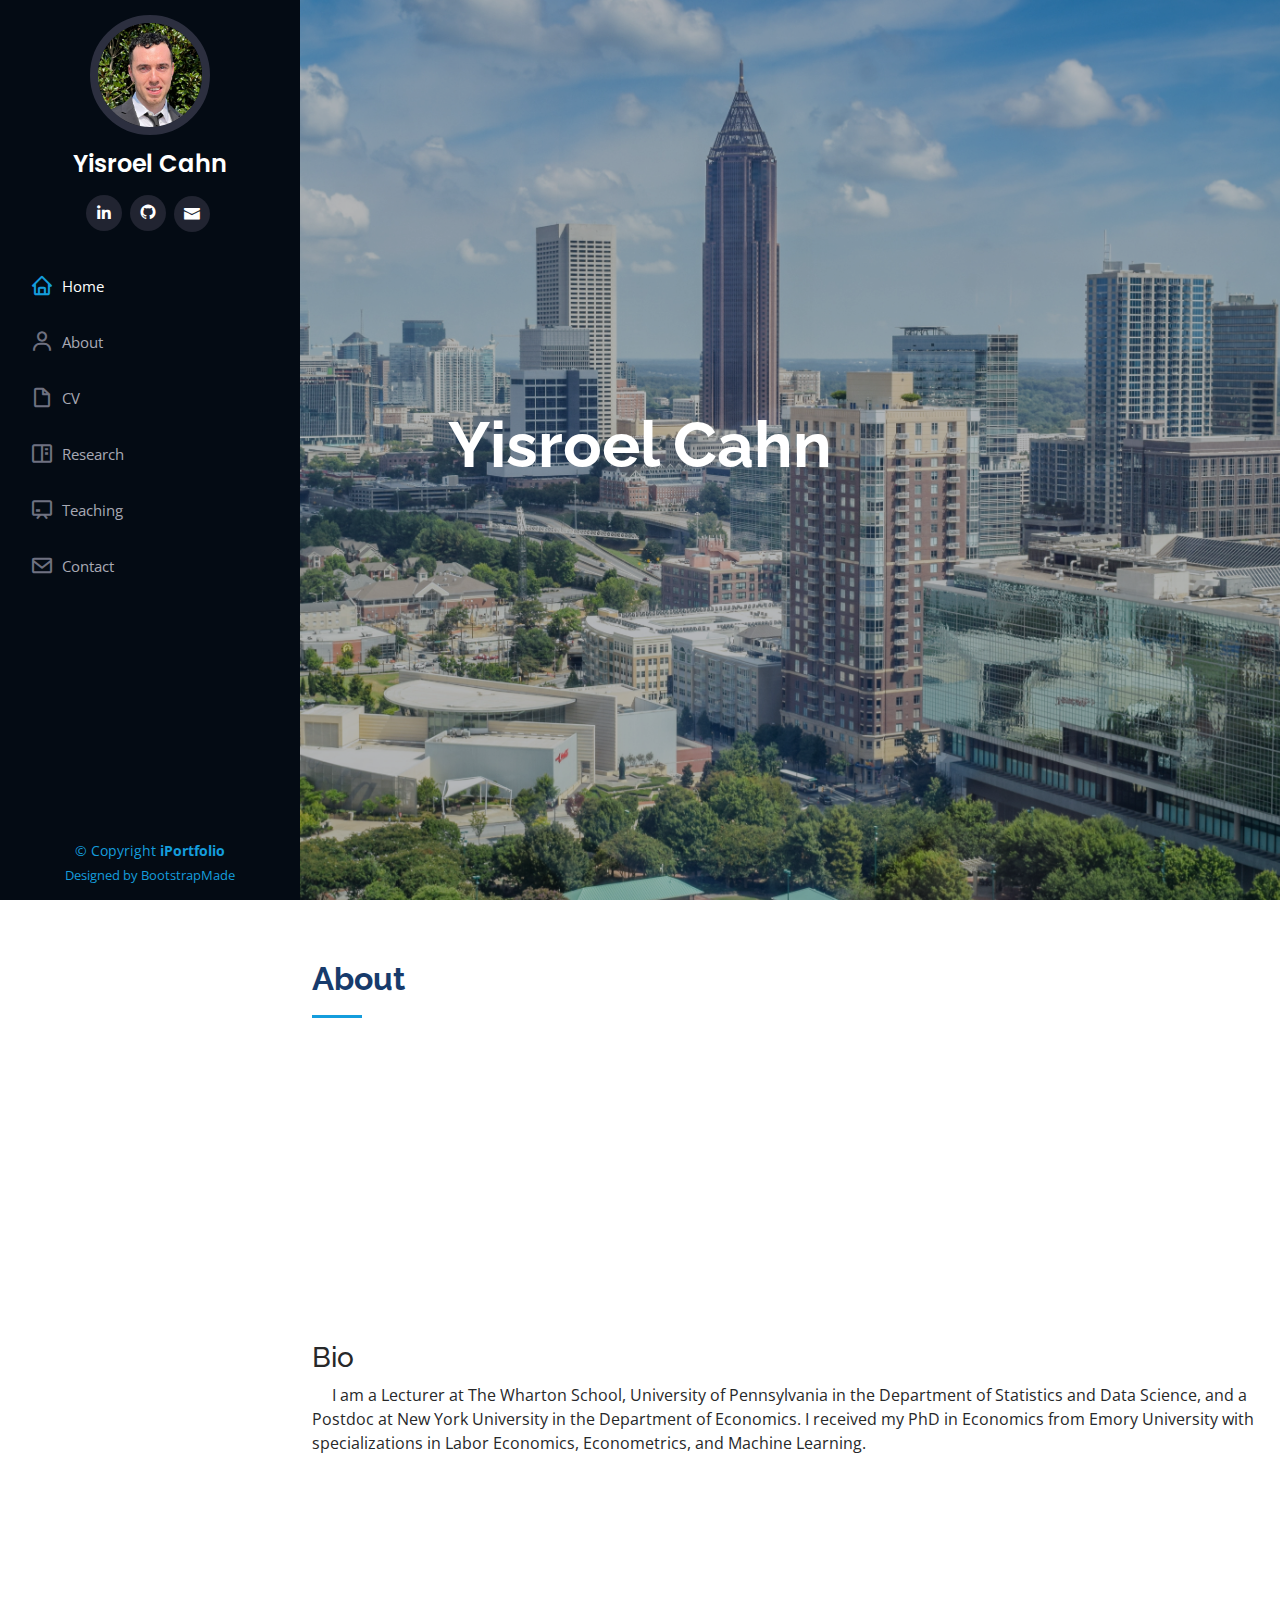
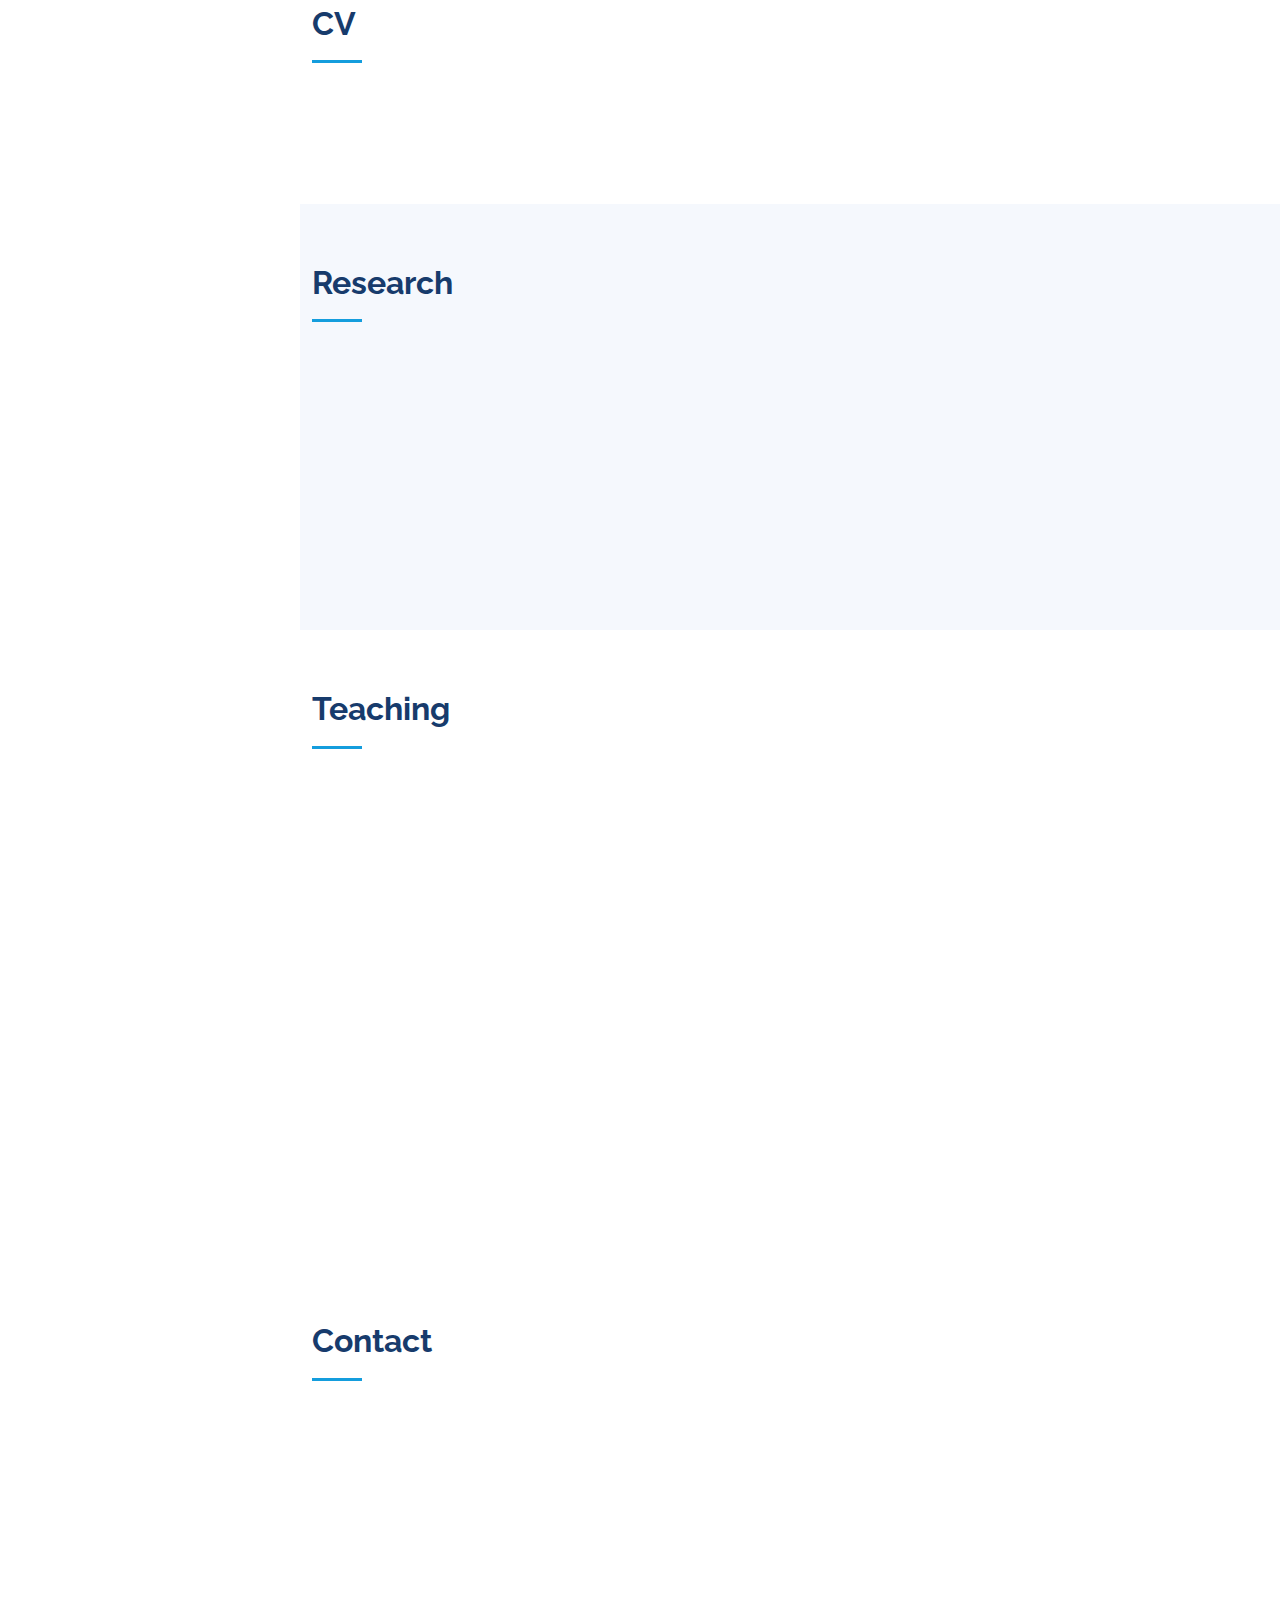
==== commit 8ba5ad36: "Update index.html" ====
--- a/index.html
+++ b/index.html
@@ -130,7 +130,7 @@
           <h2>CV</h2>
           <div class="col-lg-4 col-md-4 icon-box" data-aos="fade-up" data-aos-delay="200">
           <form>
-               PDF: <input type="button" value="Curriculum Vitae" onclick="window.location.href='https://izzy-cahn.github.io/website/documents/Cahn_CV.pdf'" class="btn btn-primary btn-sm"> 
+               <input type="button" value="Curriculum Vitae" onclick="window.location.href='https://izzy-cahn.github.io/website/documents/Cahn_CV.pdf'" class="btn btn-primary btn-sm"> 
            </form>
           </div> 
         </div>
@@ -389,6 +389,9 @@
             <form>
                   <input type="button" value="Summer 2022 " onclick="window.location.href='https://m.albert.nyu.edu/app/student/nyuCrseEval/crseEval/1226/2320/CAS/10'" class="btn btn-primary  btn-sm"> (4.8/5)
               </form>
+            <form>
+                  <input type="button" value="Fall 2022 " onclick="window.location.href='https://izzy-cahn.github.io/website/documents/ECONUA2-Fall 2022-Instructor Report.pdf'" class="btn btn-secondary  btn-sm"> (4.8/5)
+              </form>
             <p> </p>
           </div>
           
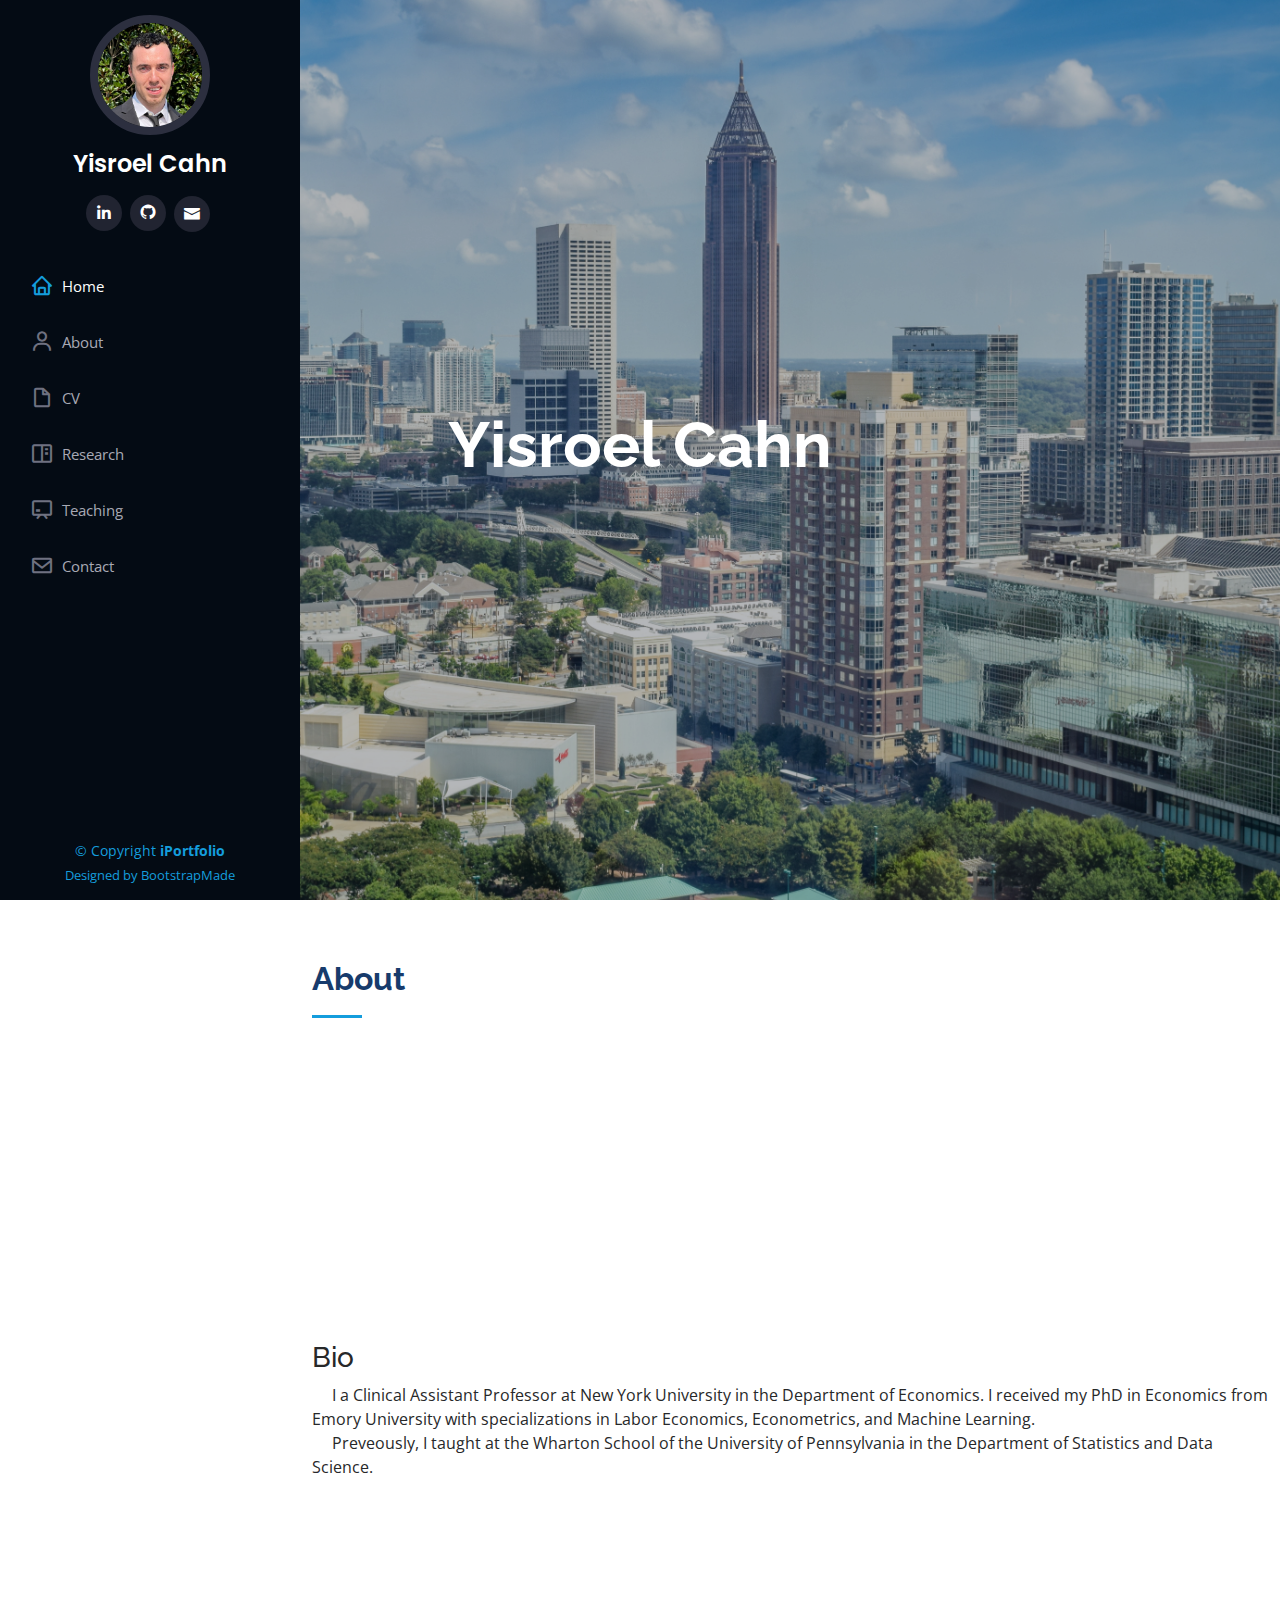
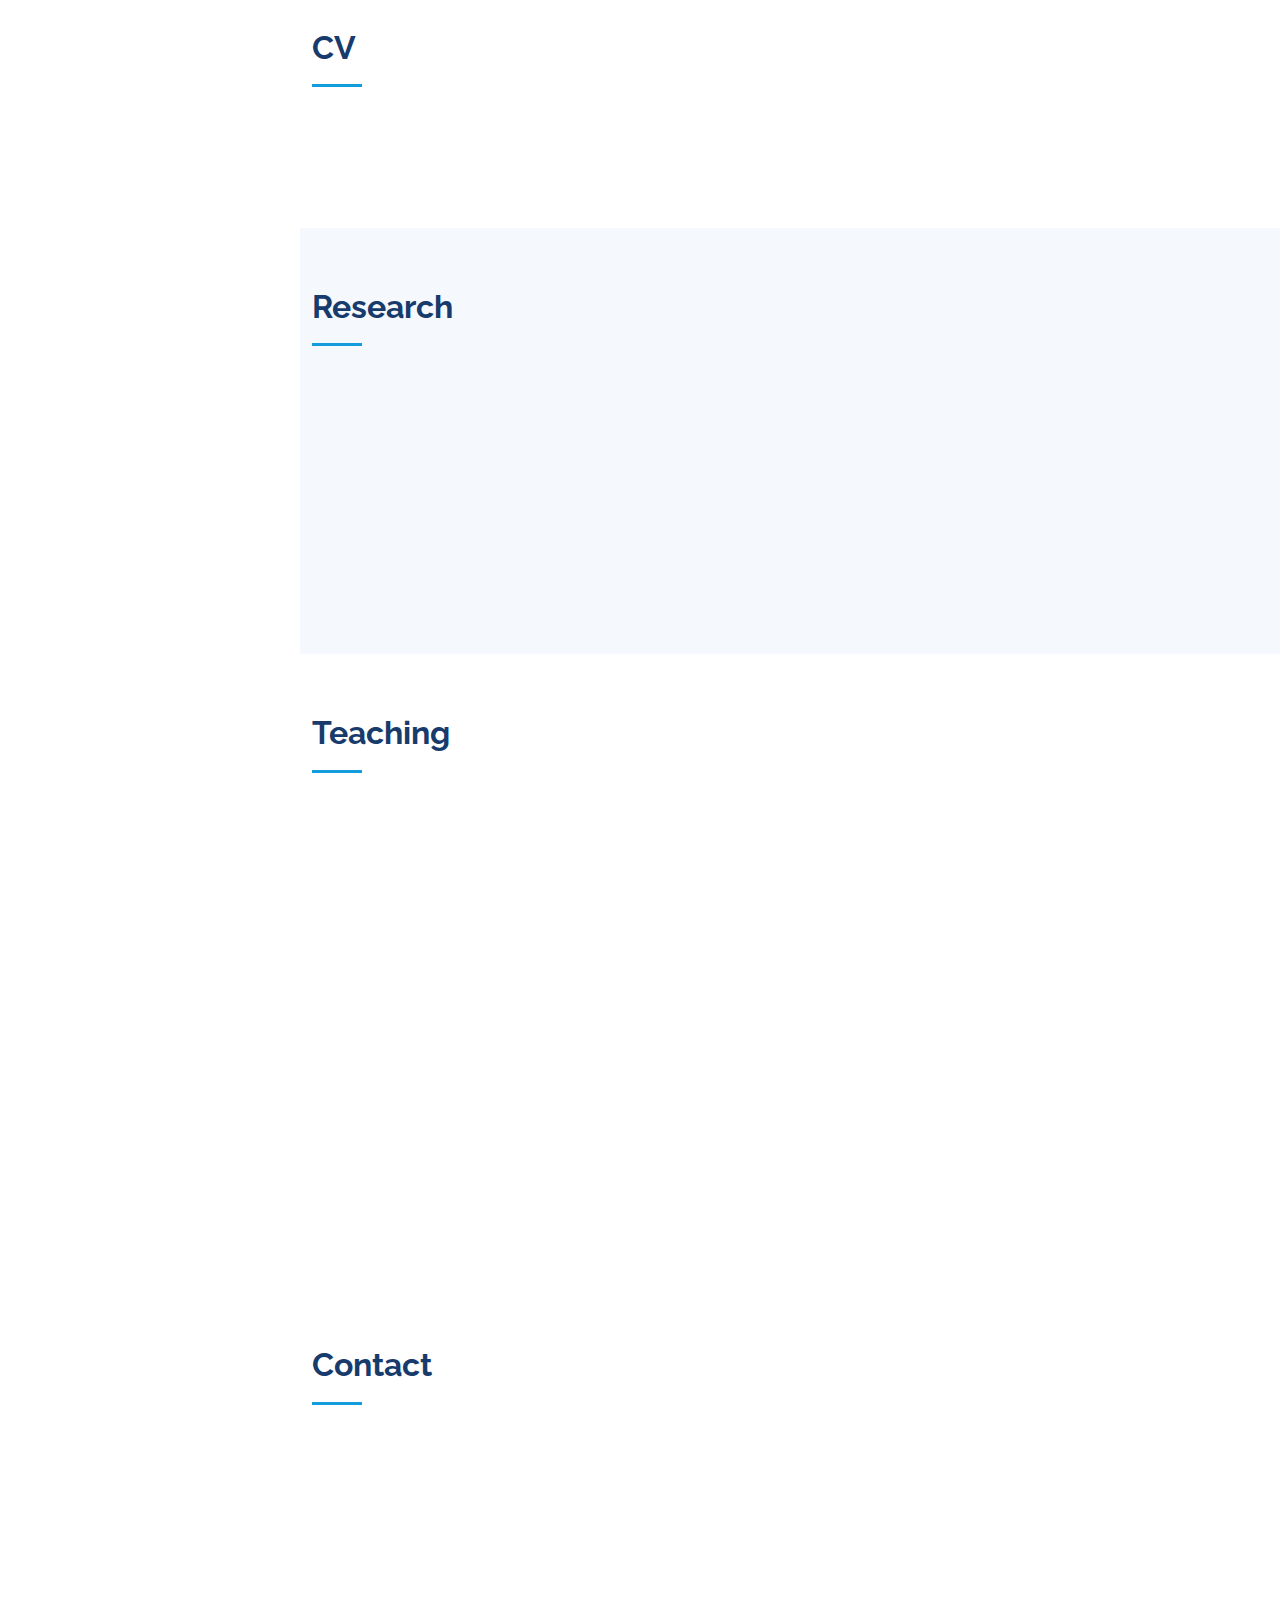
==== commit e6485613: "Update index.html" ====
--- a/index.html
+++ b/index.html
@@ -117,8 +117,8 @@
           
       </div>
           <h3>Bio</h3> 
-          <p> &emsp; I am a Lecturer at The Wharton School, University of Pennsylvania in the Department of Statistics and Data Science, and a Postdoc at New York University in the Department of Economics. I received my PhD in Economics from Emory University with specializations in Labor Economics, Econometrics, and Machine Learning.</p>
-           
+          <p> &emsp; I a Clinical Assistant Professor at New York University in the Department of Economics. I received my PhD in Economics from Emory University with specializations in Labor Economics, Econometrics, and Machine Learning.</p>
+           <p> &emsp; Preveously, I taught at the Wharton School of the University of Pennsylvania in the Department of Statistics and Data Science.</p>
             
     </section><!-- End About Section -->
 
@@ -408,14 +408,20 @@
             <div class="icon"><i class="icofont-clip-board icofont-2x"></i></div>
             <h4 class="title"><a href="">Syllabus</a></h4>
             <form>
-                  <input type="button" value="Intro. to Microeconomics" onclick="window.location.href='https://izzy-cahn.github.io/website/documents/ECON_UA2_Syllabus_Fall_2022.pdf'" class="btn btn-primary btn-sm"> 
+                  <input type="button" value="Intro. to Microeconomics" onclick="window.location.href='https://izzy-cahn.github.io/website/documents/ECON_UA2_Syllabus.pdf'" class="btn btn-primary btn-sm"> 
+             </form>
+             <form>
+                  <input type="button" value="Intro. to Business Statistics" onclick="window.location.href='https://izzy-cahn.github.io/website/documents/STAT1010_Syllabus.pdf'" class="btn btn-secondary btn-sm"> 
              </form>
           </div>
           <div class="col-lg-4 col-md-4 icon-box" data-aos="fade-up" data-aos-delay="200">
             <div class="icon"><i class="icofont-mathematical icofont-2x"></i></div>
             <h4 class="title"><a href="">Project</a></h4>
              <form>
-                  <input type="button" value="Project" onclick="window.location.href='https://izzy-cahn.github.io/website/documents/Econ_101___Project.pdf'" class="btn btn-primary btn-sm"> 
+                  <input type="button" value="ECON UA-2 Project" onclick="window.location.href='https://izzy-cahn.github.io/website/documents/Econ_101___Project.pdf'" class="btn btn-primary btn-sm"> 
+            </form>
+            <form>
+                  <input type="button" value="STAT 1010 Project" onclick="window.location.href='https://izzy-cahn.github.io/website/documents/STAT1010_Project.pdf'" class="btn btn-secondary btn-sm"> 
             </form>
           </div>
         
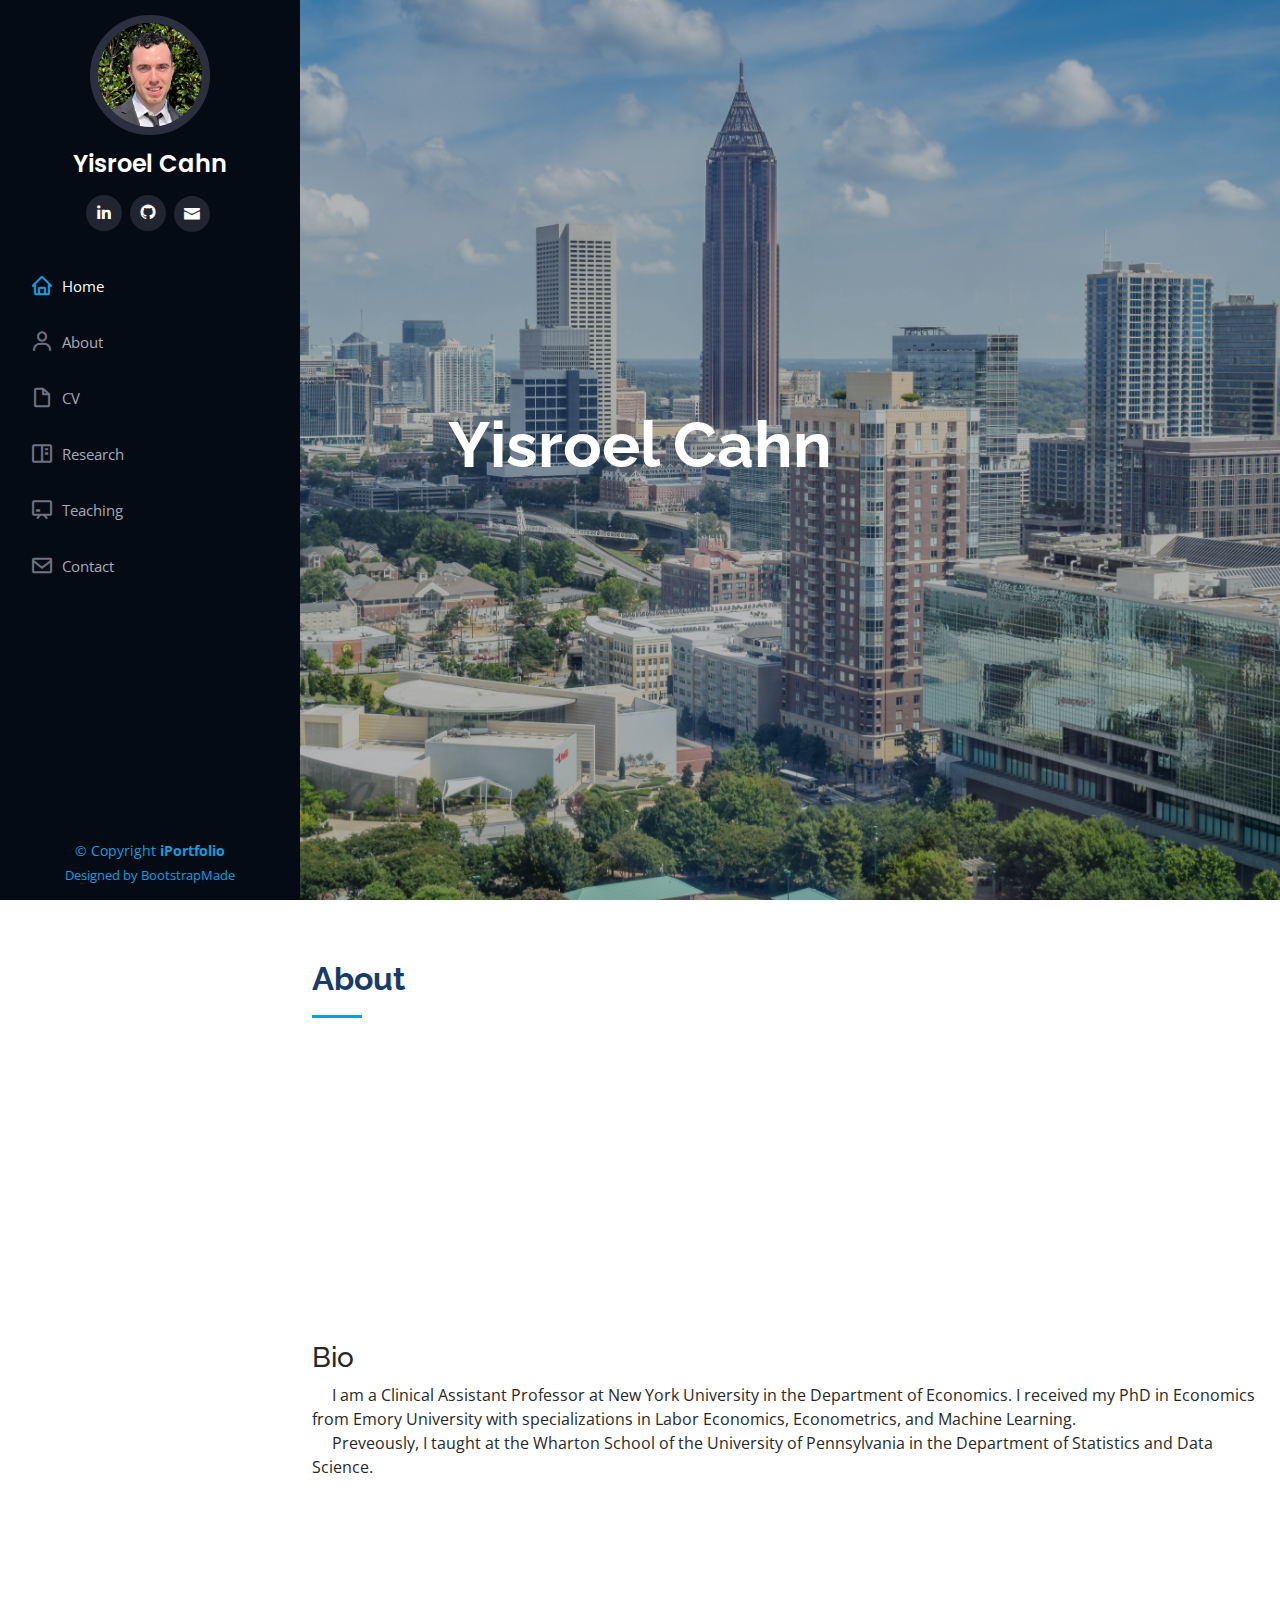
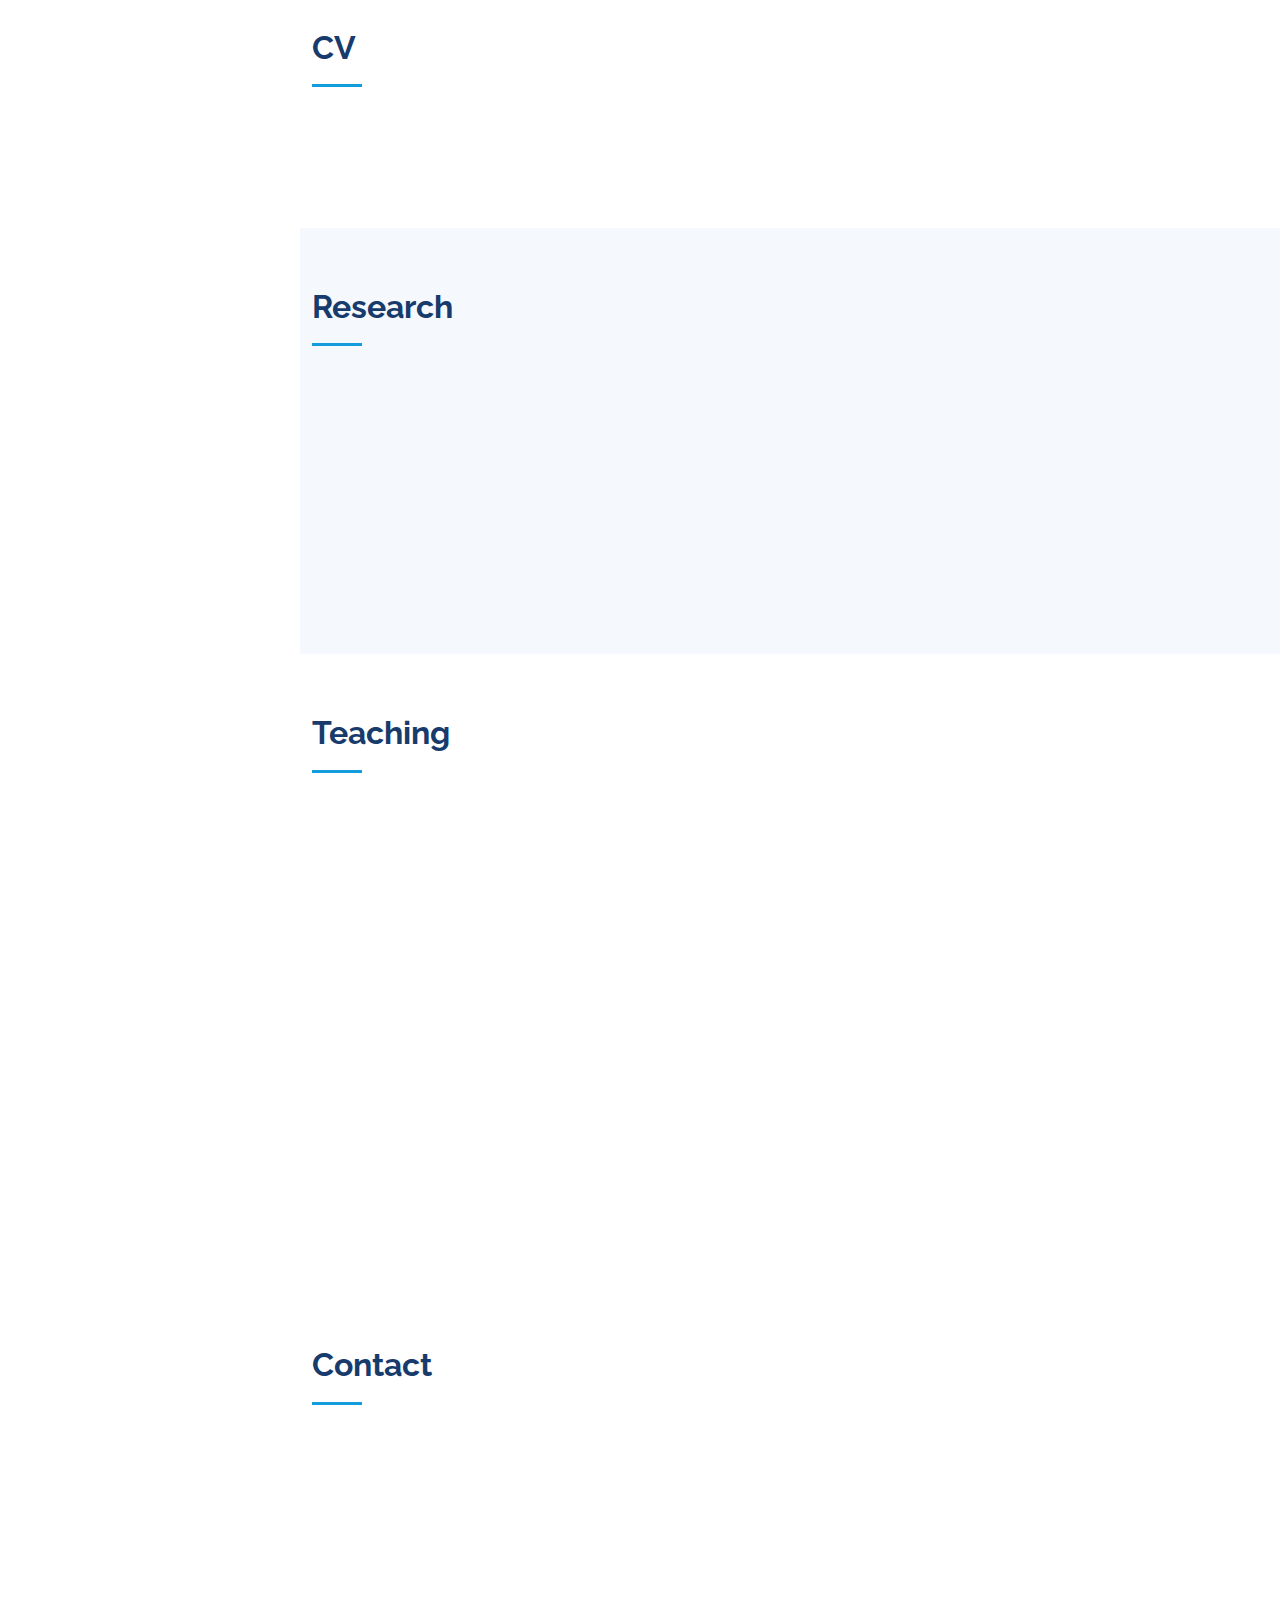
==== commit 82a304e9: "Update index.html" ====
--- a/index.html
+++ b/index.html
@@ -117,7 +117,7 @@
           
       </div>
           <h3>Bio</h3> 
-          <p> &emsp; I a Clinical Assistant Professor at New York University in the Department of Economics. I received my PhD in Economics from Emory University with specializations in Labor Economics, Econometrics, and Machine Learning.</p>
+          <p> &emsp; I am a Clinical Assistant Professor at New York University in the Department of Economics. I received my PhD in Economics from Emory University with specializations in Labor Economics, Econometrics, and Machine Learning.</p>
            <p> &emsp; Preveously, I taught at the Wharton School of the University of Pennsylvania in the Department of Statistics and Data Science.</p>
             
     </section><!-- End About Section -->
